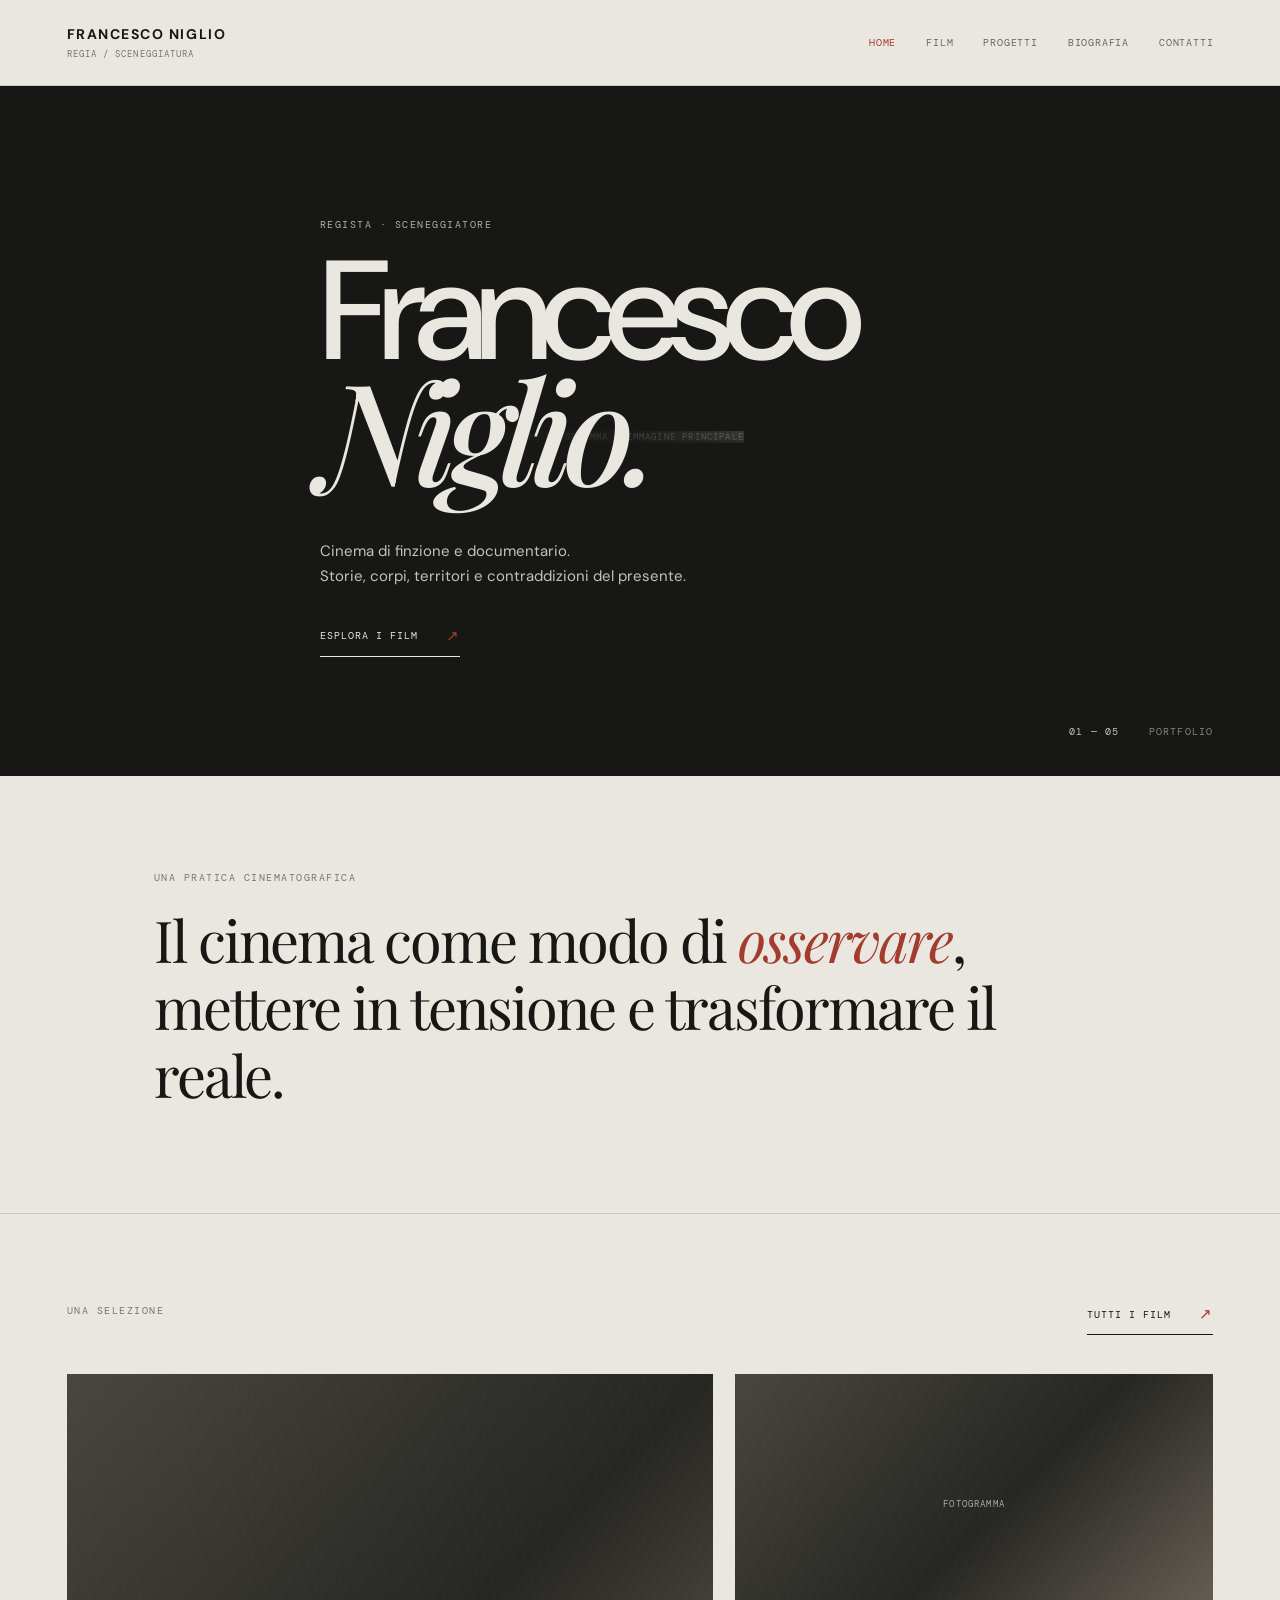
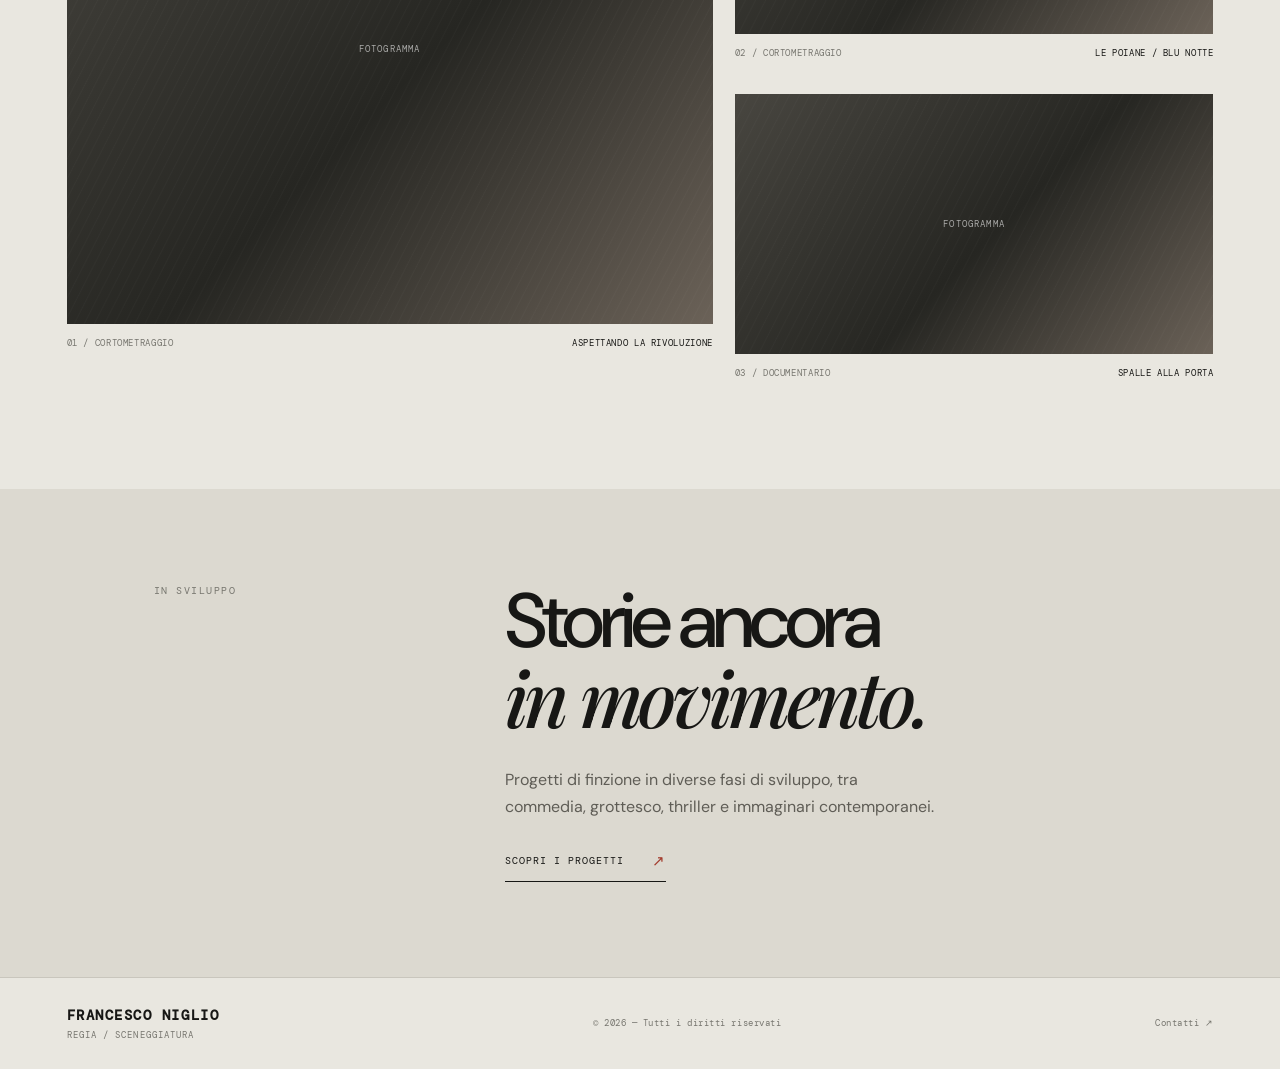
==== index.html @ 1e071d2f "Add files via upload" ====
<!doctype html>
<html lang="it">
<head>
  <meta charset="utf-8">
  <meta name="viewport" content="width=device-width, initial-scale=1">
  <meta name="description" content="Francesco Niglio — regista e sceneggiatore. Film, ricerca e progetti cinematografici.">
  <title>Francesco Niglio — Regista</title>
  <link rel="stylesheet" href="assets/style.css">
  <script defer src="assets/site.js"></script>
</head>
<body>
  <header class="site-header">
    <a class="wordmark" href="index.html">FRANCESCO NIGLIO<span>REGIA / SCENEGGIATURA</span></a>
    <button class="menu-toggle" aria-label="Apri menu" aria-expanded="false">MENU <i></i></button>
    <nav class="main-nav" aria-label="Navigazione principale">
      <a class="active" href="index.html">Home</a><a href="film.html">Film</a><a href="progetti.html">Progetti</a><a href="bio.html">Biografia</a><a href="contatti.html">Contatti</a>
    </nav>
  </header>

  <main>
    <section class="hero home-hero">
      <div class="hero-image image-placeholder" role="img" aria-label="Immagine cinematografica da sostituire">
        <span>INSERIRE FOTOGRAMMA / IMMAGINE PRINCIPALE</span>
      </div>
      <div class="hero-copy">
        <p class="eyebrow">REGISTA · SCENEGGIATORE</p>
        <h1>Francesco<br><em>Niglio.</em></h1>
        <p class="hero-note">Cinema di finzione e documentario.<br>Storie, corpi, territori e contraddizioni del presente.</p>
        <a class="text-link" href="film.html">Esplora i film <span>↗</span></a>
      </div>
      <div class="hero-index">01 — 05 <span>PORTFOLIO</span></div>
    </section>

    <section class="intro-band">
      <p class="eyebrow">UNA PRATICA CINEMATOGRAFICA</p>
      <p class="intro-statement">Il cinema come modo di <em>osservare</em>, mettere in tensione e trasformare il reale.</p>
    </section>

    <section class="section-block">
      <div class="section-heading"><p class="eyebrow">UNA SELEZIONE</p><a class="text-link" href="film.html">Tutti i film <span>↗</span></a></div>
      <div class="featured-grid">
        <a class="film-tile tile-large" href="film.html#aspettando-la-rivoluzione">
          <div class="tile-image image-placeholder"><span>FOTOGRAMMA</span></div>
          <div class="tile-meta"><span>01 / CORTOMETRAGGIO</span><span>ASPETTANDO LA RIVOLUZIONE</span></div>
        </a>
        <a class="film-tile" href="film.html#le-poiane">
          <div class="tile-image image-placeholder"><span>FOTOGRAMMA</span></div>
          <div class="tile-meta"><span>02 / CORTOMETRAGGIO</span><span>LE POIANE / BLU NOTTE</span></div>
        </a>
        <a class="film-tile" href="film.html#spalle-alla-porta">
          <div class="tile-image image-placeholder"><span>FOTOGRAMMA</span></div>
          <div class="tile-meta"><span>03 / DOCUMENTARIO</span><span>SPALLE ALLA PORTA</span></div>
        </a>
      </div>
    </section>

    <section class="statement-section">
      <p class="eyebrow">IN SVILUPPO</p>
      <div><h2>Storie ancora<br><em>in movimento.</em></h2><p>Progetti di finzione in diverse fasi di sviluppo, tra commedia, grottesco, thriller e immaginari contemporanei.</p><a class="text-link" href="progetti.html">Scopri i progetti <span>↗</span></a></div>
    </section>
  </main>

  <footer class="site-footer"><a class="wordmark" href="index.html">FRANCESCO NIGLIO<span>REGIA / SCENEGGIATURA</span></a><span>© <span data-year></span> — Tutti i diritti riservati</span><a href="contatti.html">Contatti ↗</a></footer>
</body>
</html>
---- assets/style.css ----
@import url('https://fonts.googleapis.com/css2?family=DM+Mono:wght@400;500&family=DM+Sans:wght@400;500;600;700&family=Playfair+Display:ital,wght@0,500;0,600;1,500;1,600&display=swap');
:root{--bg:#e9e7e0;--ink:#171715;--muted:#77766f;--line:#c9c6bd;--accent:#a33c2d;--serif:'Playfair Display',Georgia,serif;--sans:'DM Sans',Arial,sans-serif;--mono:'DM Mono',monospace}
*{box-sizing:border-box}html{scroll-behavior:smooth}body{margin:0;background:var(--bg);color:var(--ink);font-family:var(--sans);-webkit-font-smoothing:antialiased}a{color:inherit;text-decoration:none}.site-header{height:86px;padding:0 5.2vw;display:flex;align-items:center;justify-content:space-between;border-bottom:1px solid var(--line);position:relative;z-index:5}.wordmark{font-size:14px;letter-spacing:.11em;font-weight:700;display:flex;flex-direction:column;gap:5px}.wordmark span{font:9px var(--mono);letter-spacing:.12em;color:var(--muted)}.main-nav{display:flex;gap:30px}.main-nav a{font:10px var(--mono);text-transform:uppercase;letter-spacing:.08em;color:#68675f;transition:color .2s}.main-nav a:hover,.main-nav a.active{color:var(--accent)}.menu-toggle{display:none;background:none;border:0;font:10px var(--mono);letter-spacing:.1em}.hero{min-height:690px;position:relative;padding:7vw 5.2vw 6vw;display:flex;align-items:center;overflow:hidden}.home-hero{background:#171715;color:#e9e7e0}.hero-image{position:absolute;inset:0 0 0 37%;opacity:.48}.hero-image:after{content:"";position:absolute;inset:0;background:linear-gradient(90deg,#171715 0%,rgba(23,23,21,.5) 48%,rgba(23,23,21,.1) 100%),linear-gradient(0deg,rgba(23,23,21,.6),transparent 40%)}.hero-copy{position:relative;z-index:1;max-width:720px}.eyebrow{font:10px var(--mono);letter-spacing:.15em;text-transform:uppercase;color:var(--muted);margin:0 0 22px}.home-hero .eyebrow{color:#b3b0a7}.hero h1{font-size:clamp(76px,11vw,164px);line-height:.83;letter-spacing:-.075em;font-weight:500;margin:0 0 42px}.hero h1 em,.statement-section h2 em{font-family:var(--serif);font-weight:500}.hero-note{font-size:15px;line-height:1.65;color:#c5c2b9;margin:0 0 35px}.text-link{display:inline-flex;gap:28px;align-items:center;font:10px var(--mono);letter-spacing:.1em;text-transform:uppercase;border-bottom:1px solid currentColor;padding:0 0 10px}.text-link span{font-size:15px;color:var(--accent)}.hero-index{position:absolute;right:5.2vw;bottom:38px;font:10px var(--mono);letter-spacing:.12em;color:#c5c2b9}.hero-index span{margin-left:22px;color:#85837b}.image-placeholder{background:linear-gradient(135deg,#484640,#262622 54%,#6b6258);position:relative;overflow:hidden;display:flex;align-items:center;justify-content:center;color:rgba(255,255,255,.6);font:9px var(--mono);letter-spacing:.13em;text-align:center}.image-placeholder:before{content:"";position:absolute;inset:0;background:repeating-linear-gradient(117deg,transparent 0 3px,rgba(255,255,255,.025) 4px,transparent 5px 9px);mix-blend-mode:screen}.image-placeholder span{position:relative}.intro-band{padding:95px 12vw 105px;border-bottom:1px solid var(--line)}.intro-statement{font:clamp(30px,4.5vw,62px)/1.17 var(--serif);max-width:950px;margin:0;letter-spacing:-.035em}.intro-statement em{color:var(--accent)}.section-block{padding:90px 5.2vw 110px}.section-heading{display:flex;justify-content:space-between;align-items:start;margin-bottom:35px}.featured-grid{display:grid;grid-template-columns:1.35fr 1fr;gap:35px 22px}.film-tile{display:block}.tile-large{grid-row:span 2}.tile-image{height:260px;transition:filter .3s}.tile-large .tile-image{height:550px}.film-tile:hover .tile-image{filter:brightness(1.2)}.tile-meta{display:flex;justify-content:space-between;gap:15px;padding-top:13px;font:9px var(--mono);letter-spacing:.07em}.tile-meta span:first-child{color:var(--muted)}.statement-section{background:#dcd9d0;padding:95px 12vw;display:grid;grid-template-columns:1fr 2fr;gap:40px}.statement-section h2{font-size:clamp(44px,6vw,78px);line-height:.98;font-weight:500;letter-spacing:-.06em;margin:0 0 25px}.statement-section p:not(.eyebrow){max-width:430px;line-height:1.7;color:#5f5d56;margin-bottom:28px}.site-footer{padding:28px 5.2vw;display:flex;align-items:center;justify-content:space-between;gap:20px;border-top:1px solid var(--line);font:9px var(--mono);letter-spacing:.06em;color:var(--muted)}.site-footer .wordmark{color:var(--ink)}.inner-page{padding:85px 10.5vw 120px;min-height:75vh}.page-top{max-width:800px;margin-bottom:75px}.page-top h1{font-size:clamp(65px,10vw,130px);line-height:.9;letter-spacing:-.075em;font-weight:500;margin:0 0 28px}.period{color:var(--accent)}.page-lead{font:21px/1.5 var(--serif);color:#5e5c55;max-width:620px}.film-list{display:flex;flex-direction:column;gap:75px}.film-entry{display:grid;grid-template-columns:1.05fr 1fr;gap:45px;align-items:center;scroll-margin-top:30px}.entry-image{height:350px}.entry-copy h2,.project-card h2{font:clamp(30px,3.5vw,46px)/1.05 var(--serif);font-weight:500;letter-spacing:-.035em;margin:0 0 17px}.entry-copy>p:not(.eyebrow):not(.asset-note),.project-card>p:not(.eyebrow){line-height:1.7;color:#5f5d56;font-size:14px}.credits{display:flex;gap:25px;border-top:1px solid var(--line);padding-top:13px;margin-top:25px;font:9px var(--mono);letter-spacing:.08em}.credits span:first-child{color:var(--muted)}.asset-note{font:10px/1.6 var(--mono);color:#8a6258;margin-top:22px}.project-grid{display:grid;grid-template-columns:1fr 1fr;gap:65px 30px}.project-image{height:270px;margin-bottom:22px}.project-card h2{margin-bottom:15px}.status{display:inline-block;margin-top:18px;padding:7px 10px;border:1px solid #aaa69c;font:9px var(--mono);letter-spacing:.1em;color:#6f6b62}.disclaimer{margin-top:65px;color:var(--muted);font:10px/1.6 var(--mono)}.bio-layout{display:grid;grid-template-columns:.8fr 1.2fr;gap:70px;align-items:start}.bio-photo{height:510px}.bio-text{max-width:620px}.bio-text p{font-size:14px;line-height:1.85;color:#55534d;margin:0 0 22px}.bio-text .bio-lead{font:32px/1.25 var(--serif);color:var(--ink);margin-bottom:32px}.contact-page{min-height:76vh}.contact-block{padding:45px 0 70px;border-top:1px solid var(--line);border-bottom:1px solid var(--line)}.contact-email{font-size:clamp(25px,5vw,64px);letter-spacing:-.055em;display:flex;justify-content:space-between;max-width:850px}.contact-email span{font-size:25px;color:var(--accent)}.social-links{display:flex;gap:35px;padding-top:28px;font:10px var(--mono);letter-spacing:.08em}.social-links span{color:var(--muted);margin-right:auto}
@media(max-width:760px){.site-header{height:72px;padding:0 6vw}.menu-toggle{display:block;color:var(--ink)}.menu-toggle i{display:inline-block;width:17px;height:1px;background:var(--ink);margin-left:8px;vertical-align:middle}.main-nav{display:none;position:absolute;top:71px;left:0;right:0;background:var(--bg);padding:25px 6vw 30px;border-bottom:1px solid var(--line);flex-direction:column;gap:22px}.main-nav.open{display:flex}.hero{min-height:650px;padding:90px 7vw}.hero-image{inset:0;opacity:.42}.hero h1{font-size:clamp(76px,18vw,120px)}.hero-index{right:7vw}.intro-band{padding:70px 7vw}.section-block{padding:70px 7vw}.featured-grid{grid-template-columns:1fr;gap:28px}.tile-large{grid-row:auto}.tile-image,.tile-large .tile-image{height:310px}.statement-section{padding:70px 7vw;grid-template-columns:1fr;gap:20px}.site-footer{padding:25px 7vw;align-items:flex-start;flex-direction:column}.inner-page{padding:65px 7vw 85px}.page-top{margin-bottom:50px}.film-entry{grid-template-columns:1fr;gap:25px}.entry-image{height:280px}.project-grid{grid-template-columns:1fr;gap:50px}.project-image{height:250px}.bio-layout{grid-template-columns:1fr;gap:35px}.bio-photo{height:380px;max-width:100%}.social-links{flex-wrap:wrap;gap:18px}.social-links span{width:100%}}
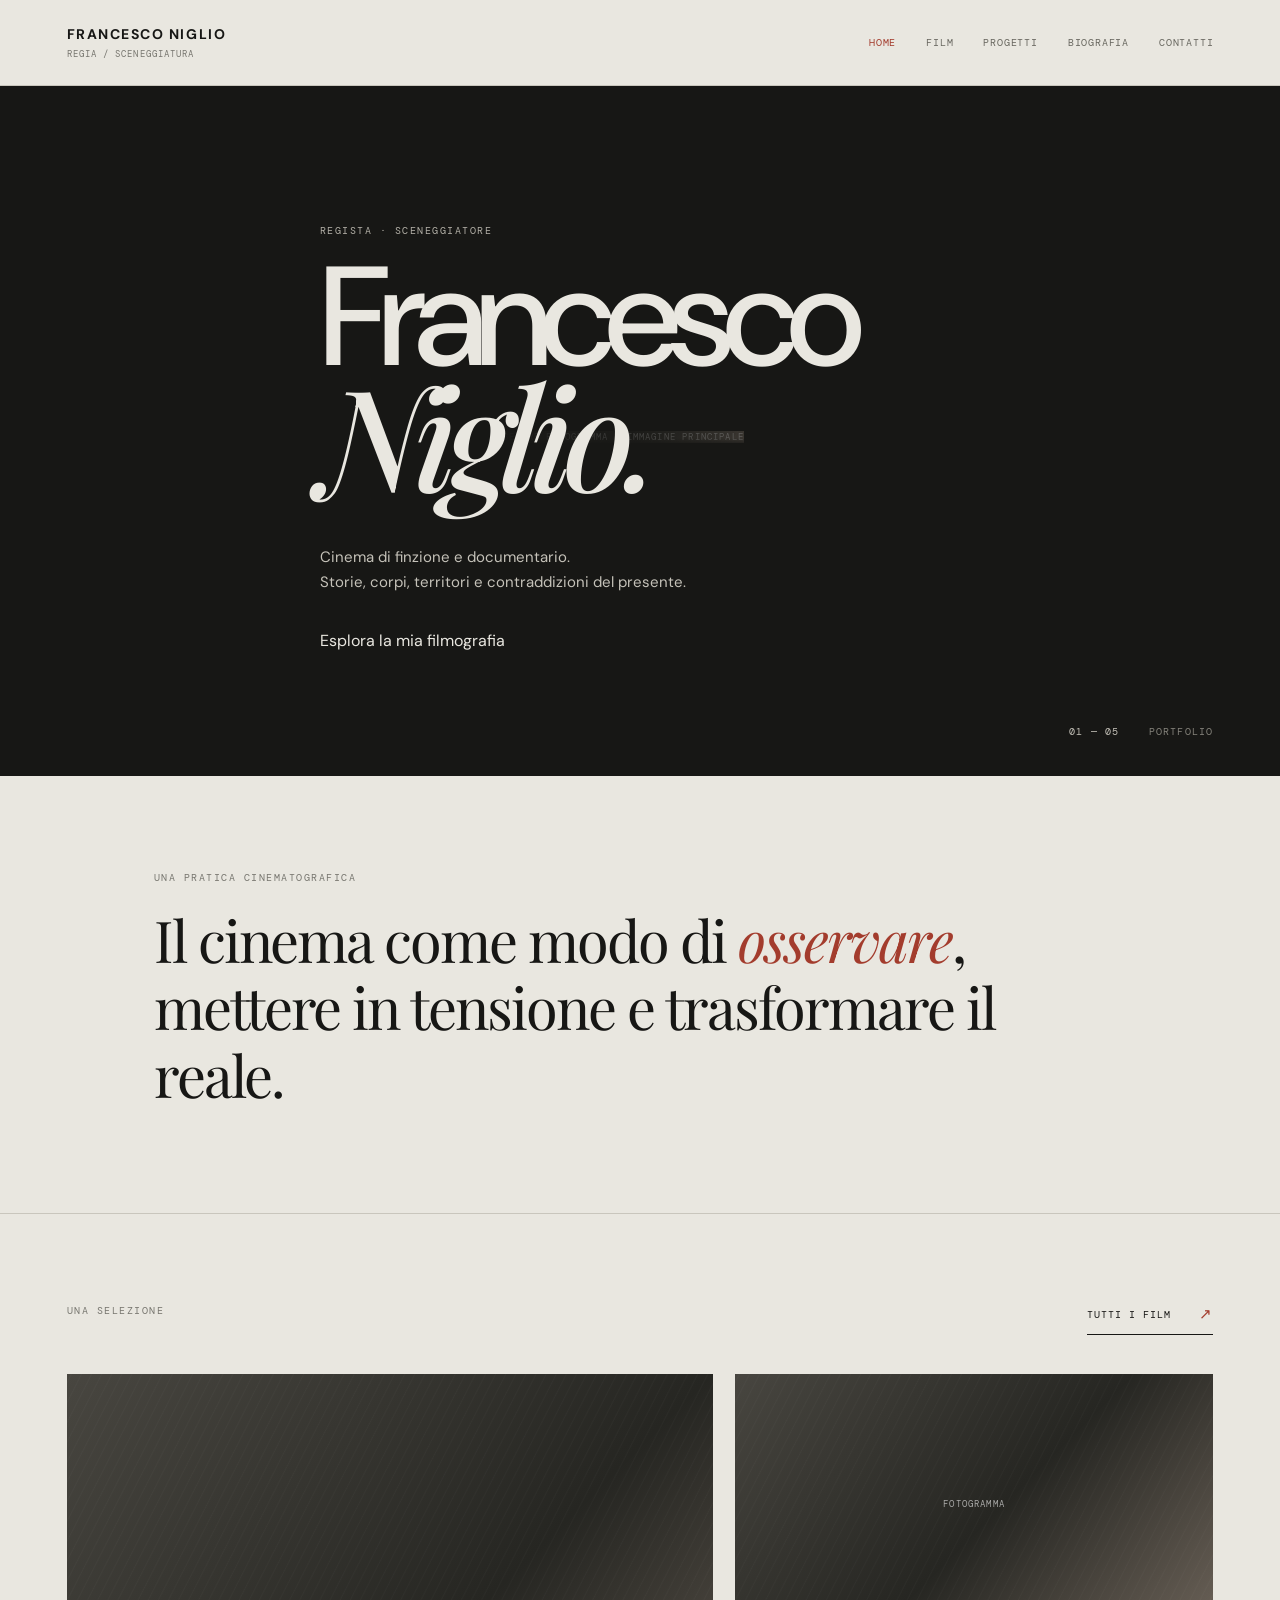
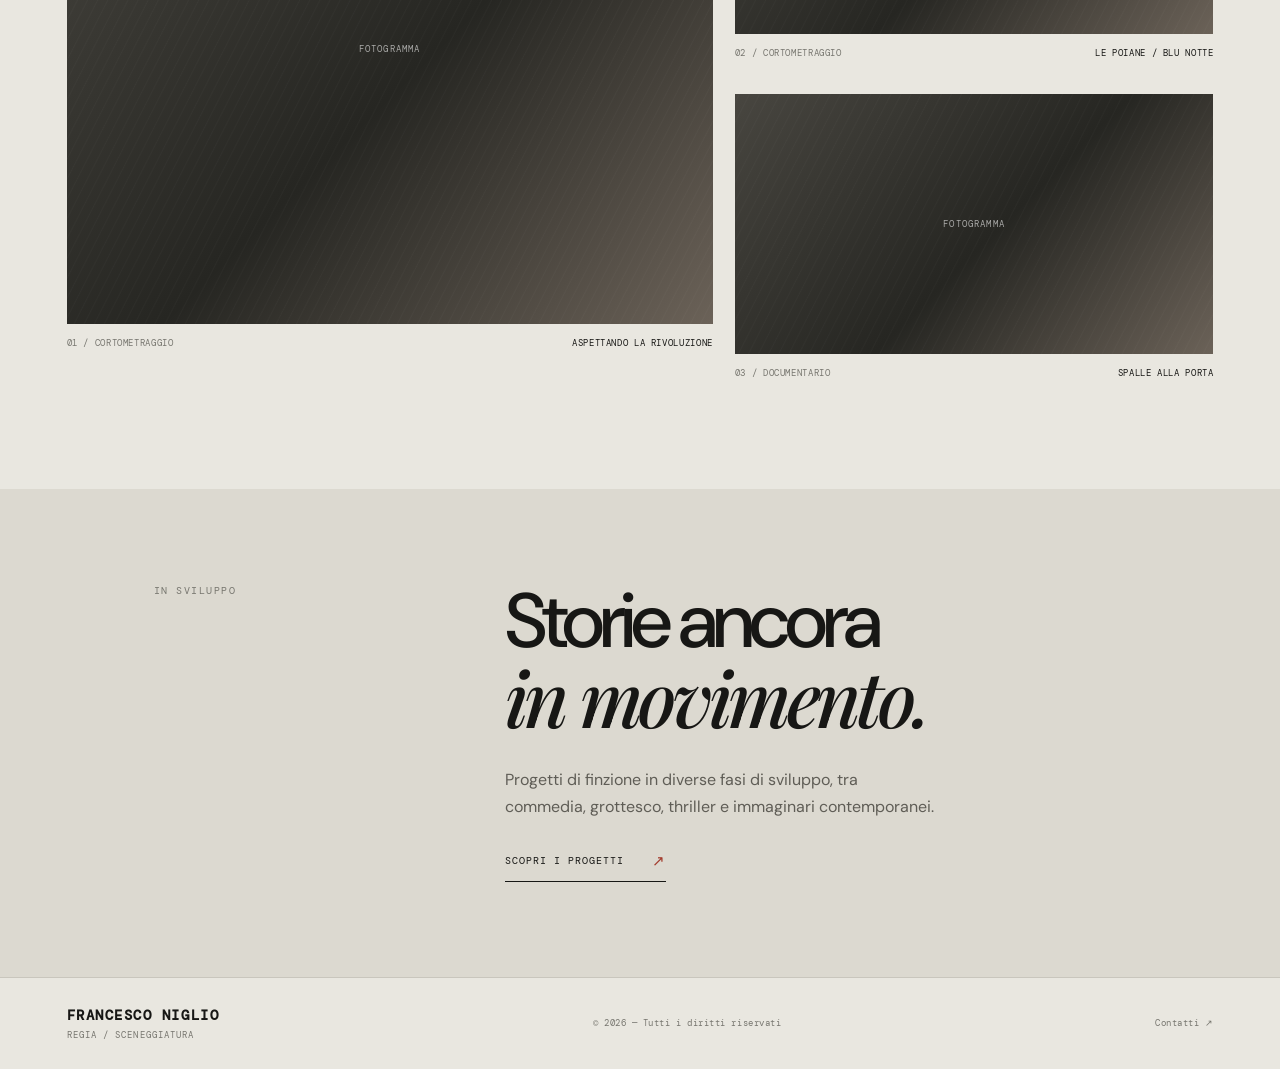
==== commit 62967ec6: "Update index.html" ====
--- a/index.html
+++ b/index.html
@@ -26,8 +26,7 @@
         <p class="eyebrow">REGISTA · SCENEGGIATORE</p>
         <h1>Francesco<br><em>Niglio.</em></h1>
         <p class="hero-note">Cinema di finzione e documentario.<br>Storie, corpi, territori e contraddizioni del presente.</p>
-        <a class="text-link" href="film.html">Esplora i film <span>↗</span></a>
-      </div>
+<a href="filmografia.html" class="button">Esplora la mia filmografia</a>      </div>
       <div class="hero-index">01 — 05 <span>PORTFOLIO</span></div>
     </section>
 
@@ -62,4 +61,4 @@
 
   <footer class="site-footer"><a class="wordmark" href="index.html">FRANCESCO NIGLIO<span>REGIA / SCENEGGIATURA</span></a><span>© <span data-year></span> — Tutti i diritti riservati</span><a href="contatti.html">Contatti ↗</a></footer>
 </body>
-</html>+</html>
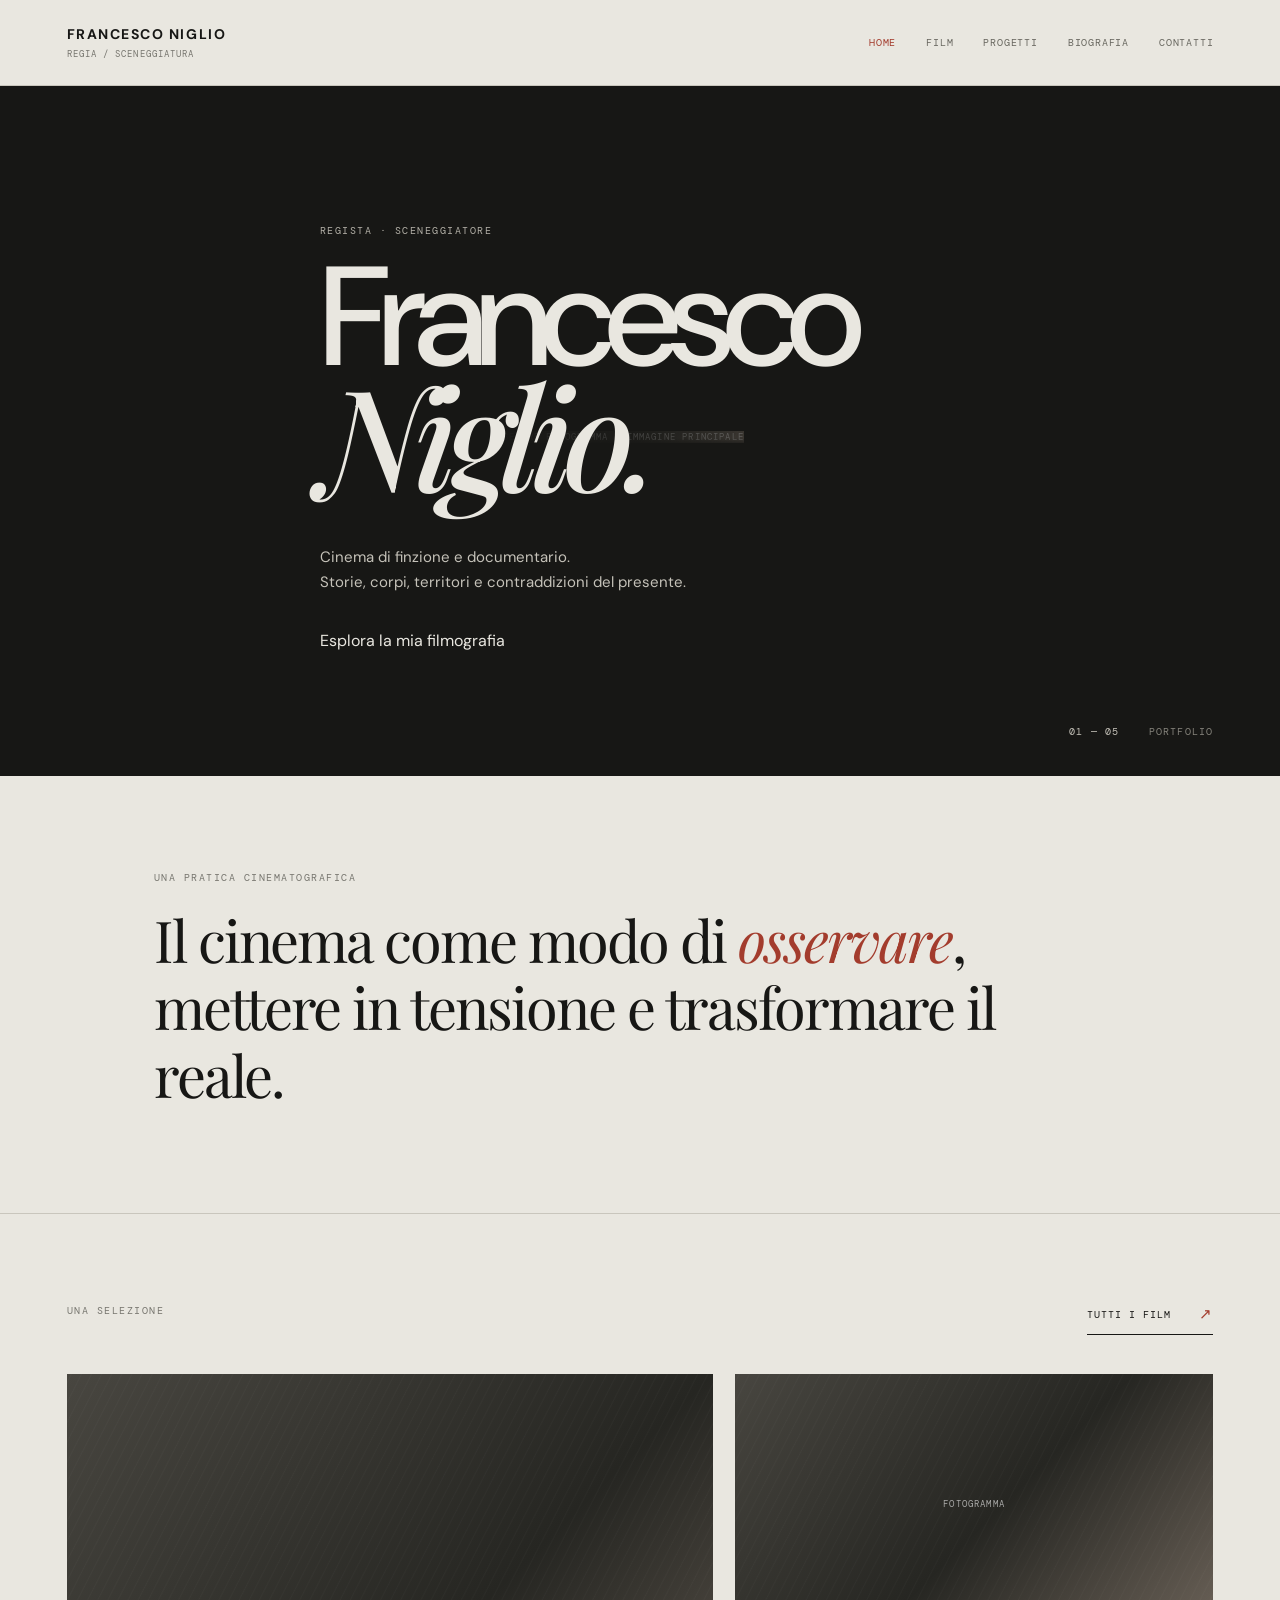
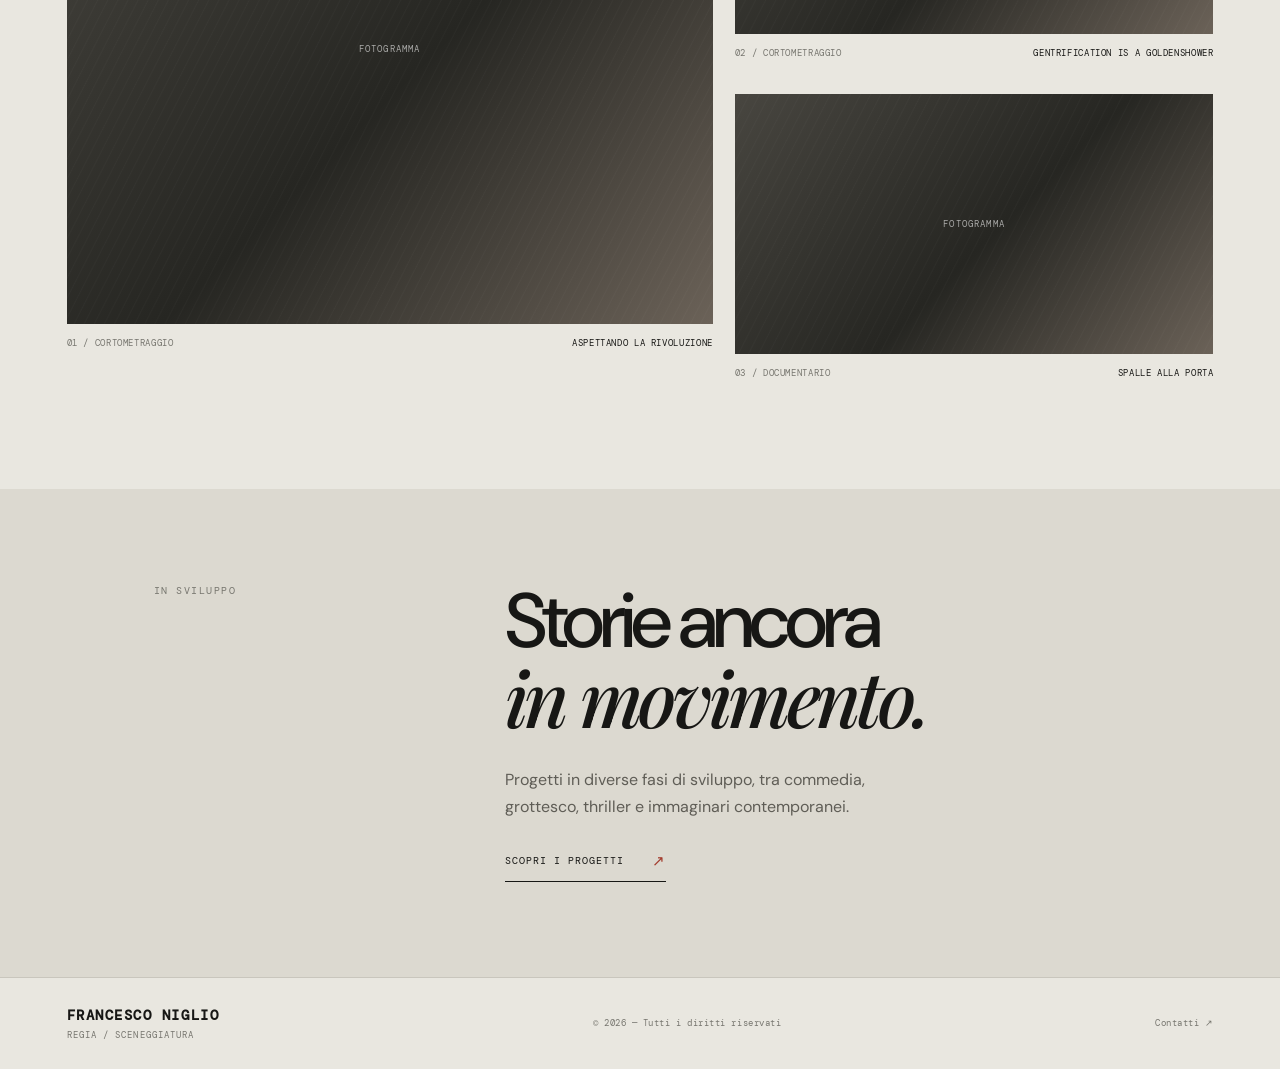
==== commit f0364664: "Update index.html" ====
--- a/index.html
+++ b/index.html
@@ -44,7 +44,7 @@
         </a>
         <a class="film-tile" href="film.html#le-poiane">
           <div class="tile-image image-placeholder"><span>FOTOGRAMMA</span></div>
-          <div class="tile-meta"><span>02 / CORTOMETRAGGIO</span><span>LE POIANE / BLU NOTTE</span></div>
+          <div class="tile-meta"><span>02 / CORTOMETRAGGIO</span><span>GENTRIFICATION IS A GOLDENSHOWER</span></div>
         </a>
         <a class="film-tile" href="film.html#spalle-alla-porta">
           <div class="tile-image image-placeholder"><span>FOTOGRAMMA</span></div>
@@ -55,7 +55,7 @@
 
     <section class="statement-section">
       <p class="eyebrow">IN SVILUPPO</p>
-      <div><h2>Storie ancora<br><em>in movimento.</em></h2><p>Progetti di finzione in diverse fasi di sviluppo, tra commedia, grottesco, thriller e immaginari contemporanei.</p><a class="text-link" href="progetti.html">Scopri i progetti <span>↗</span></a></div>
+      <div><h2>Storie ancora<br><em>in movimento.</em></h2><p>Progetti in diverse fasi di sviluppo, tra commedia, grottesco, thriller e immaginari contemporanei.</p><a class="text-link" href="progetti.html">Scopri i progetti <span>↗</span></a></div>
     </section>
   </main>
 
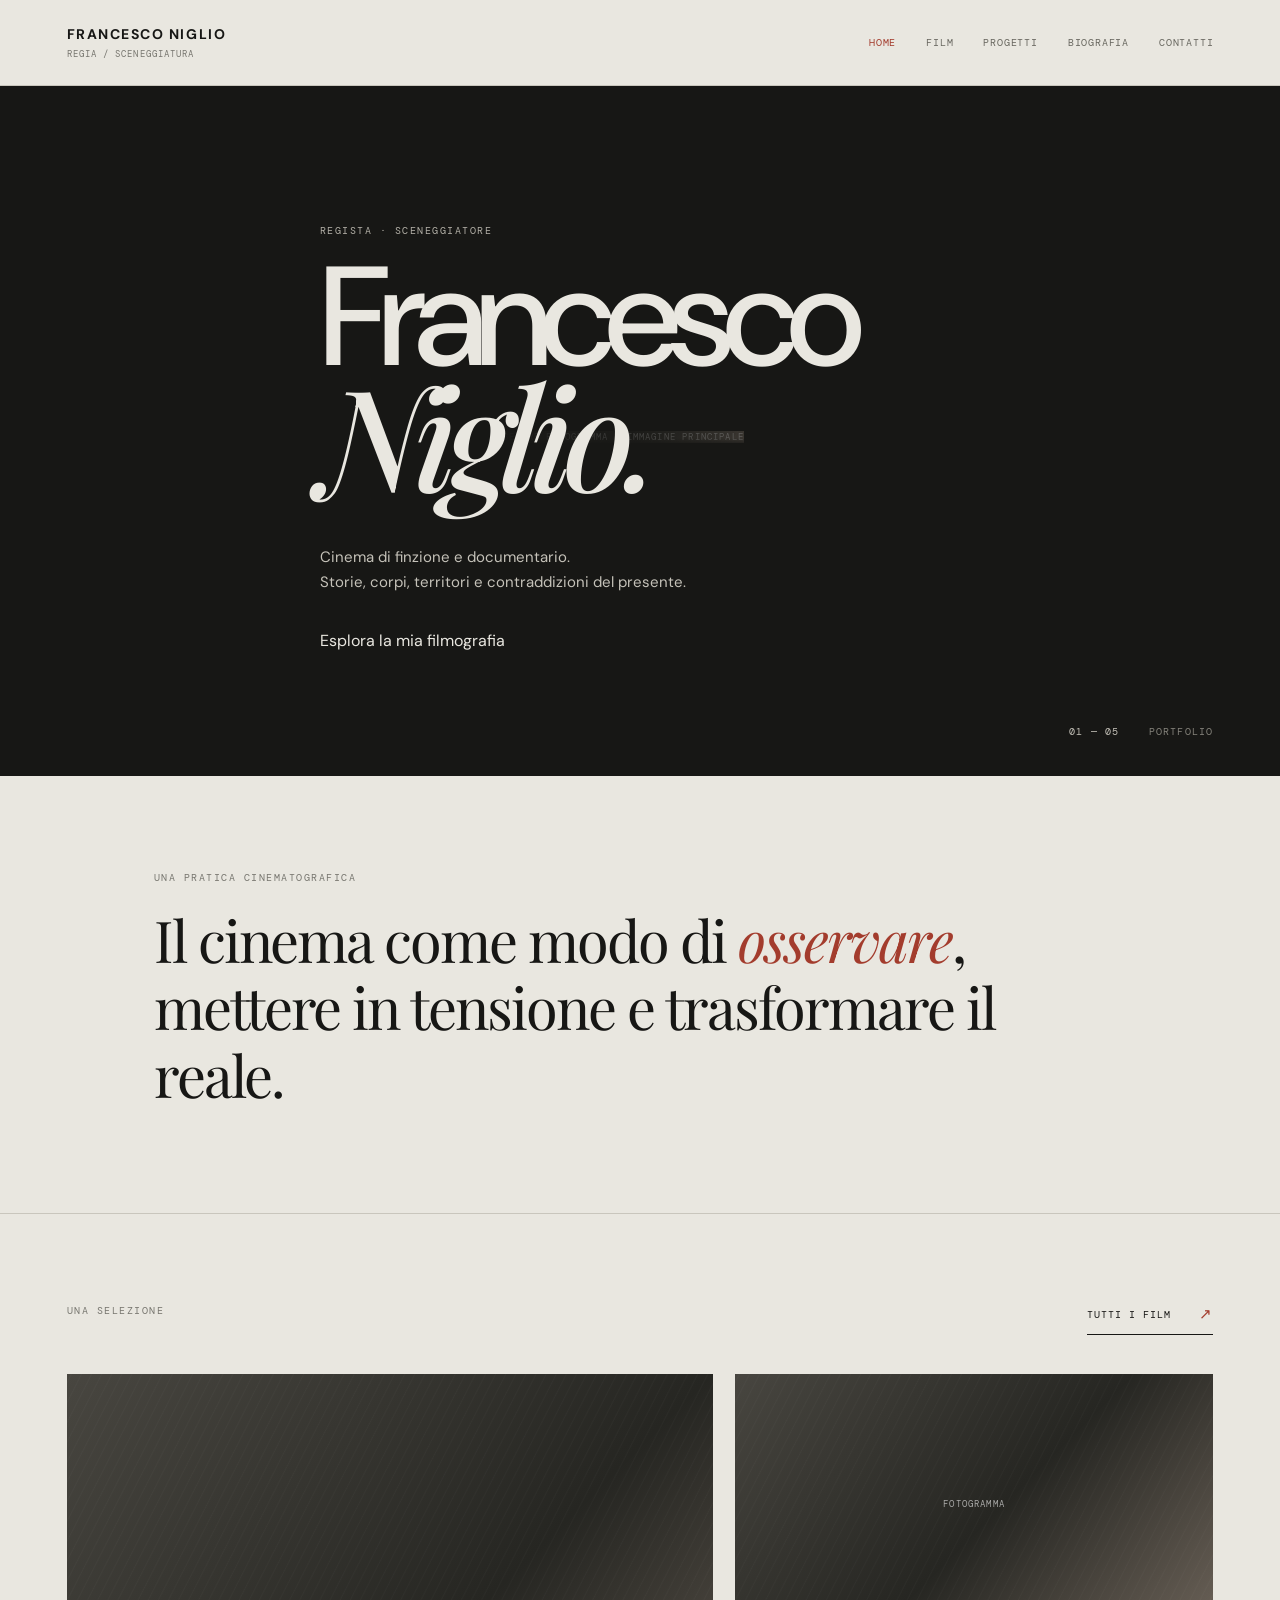
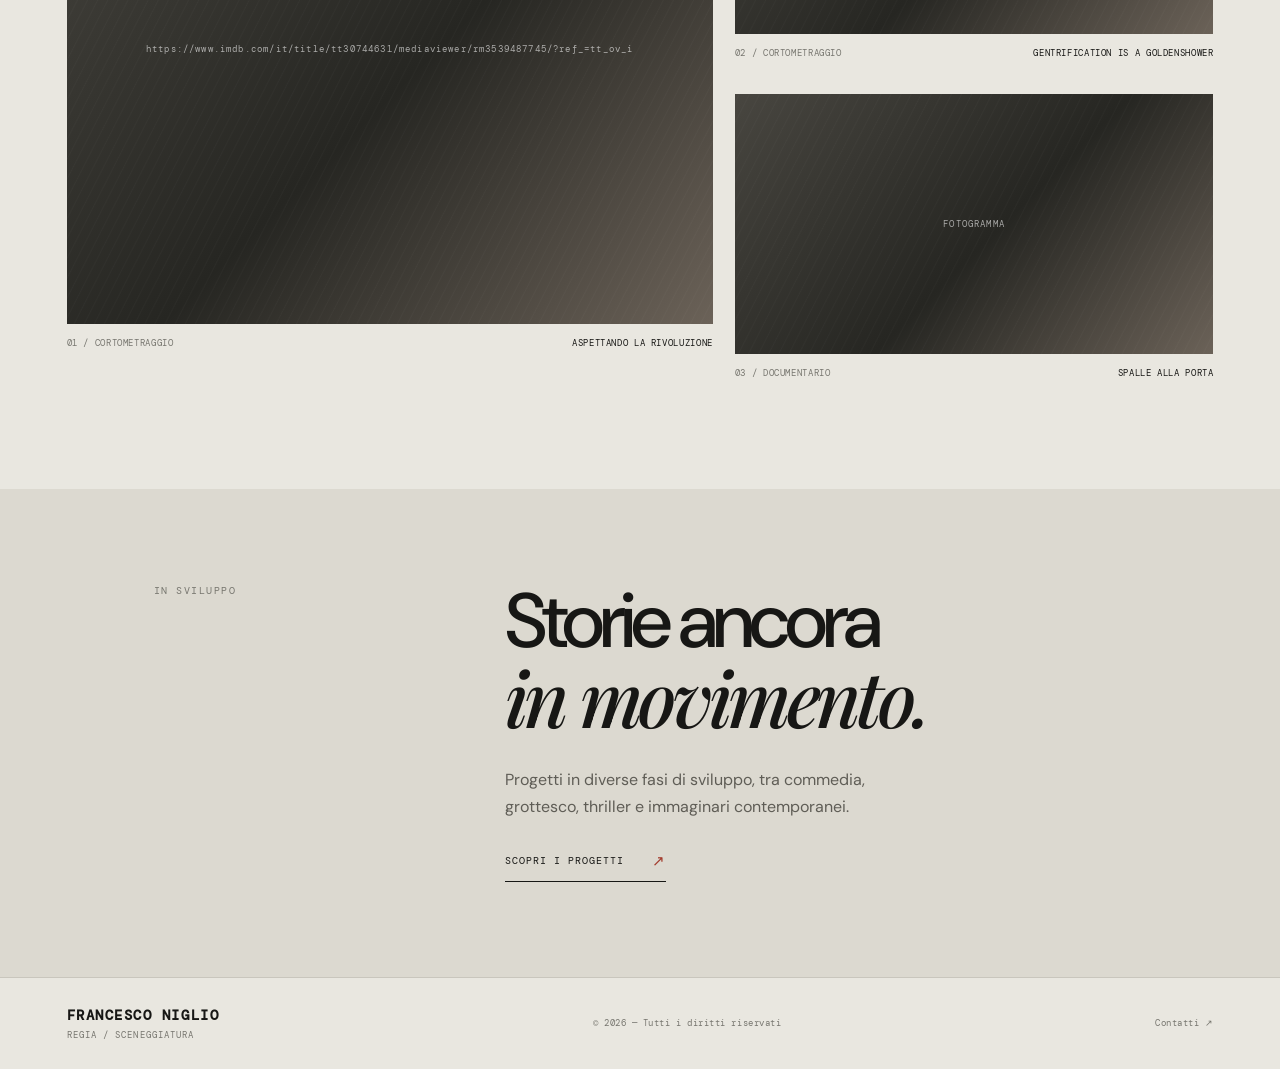
==== commit 196667d7: "Update index.html" ====
--- a/index.html
+++ b/index.html
@@ -39,7 +39,7 @@
       <div class="section-heading"><p class="eyebrow">UNA SELEZIONE</p><a class="text-link" href="film.html">Tutti i film <span>↗</span></a></div>
       <div class="featured-grid">
         <a class="film-tile tile-large" href="film.html#aspettando-la-rivoluzione">
-          <div class="tile-image image-placeholder"><span>FOTOGRAMMA</span></div>
+          <div class="tile-image image-placeholder"><span>https://www.imdb.com/it/title/tt30744631/mediaviewer/rm3539487745/?ref_=tt_ov_i</span></div>
           <div class="tile-meta"><span>01 / CORTOMETRAGGIO</span><span>ASPETTANDO LA RIVOLUZIONE</span></div>
         </a>
         <a class="film-tile" href="film.html#le-poiane">
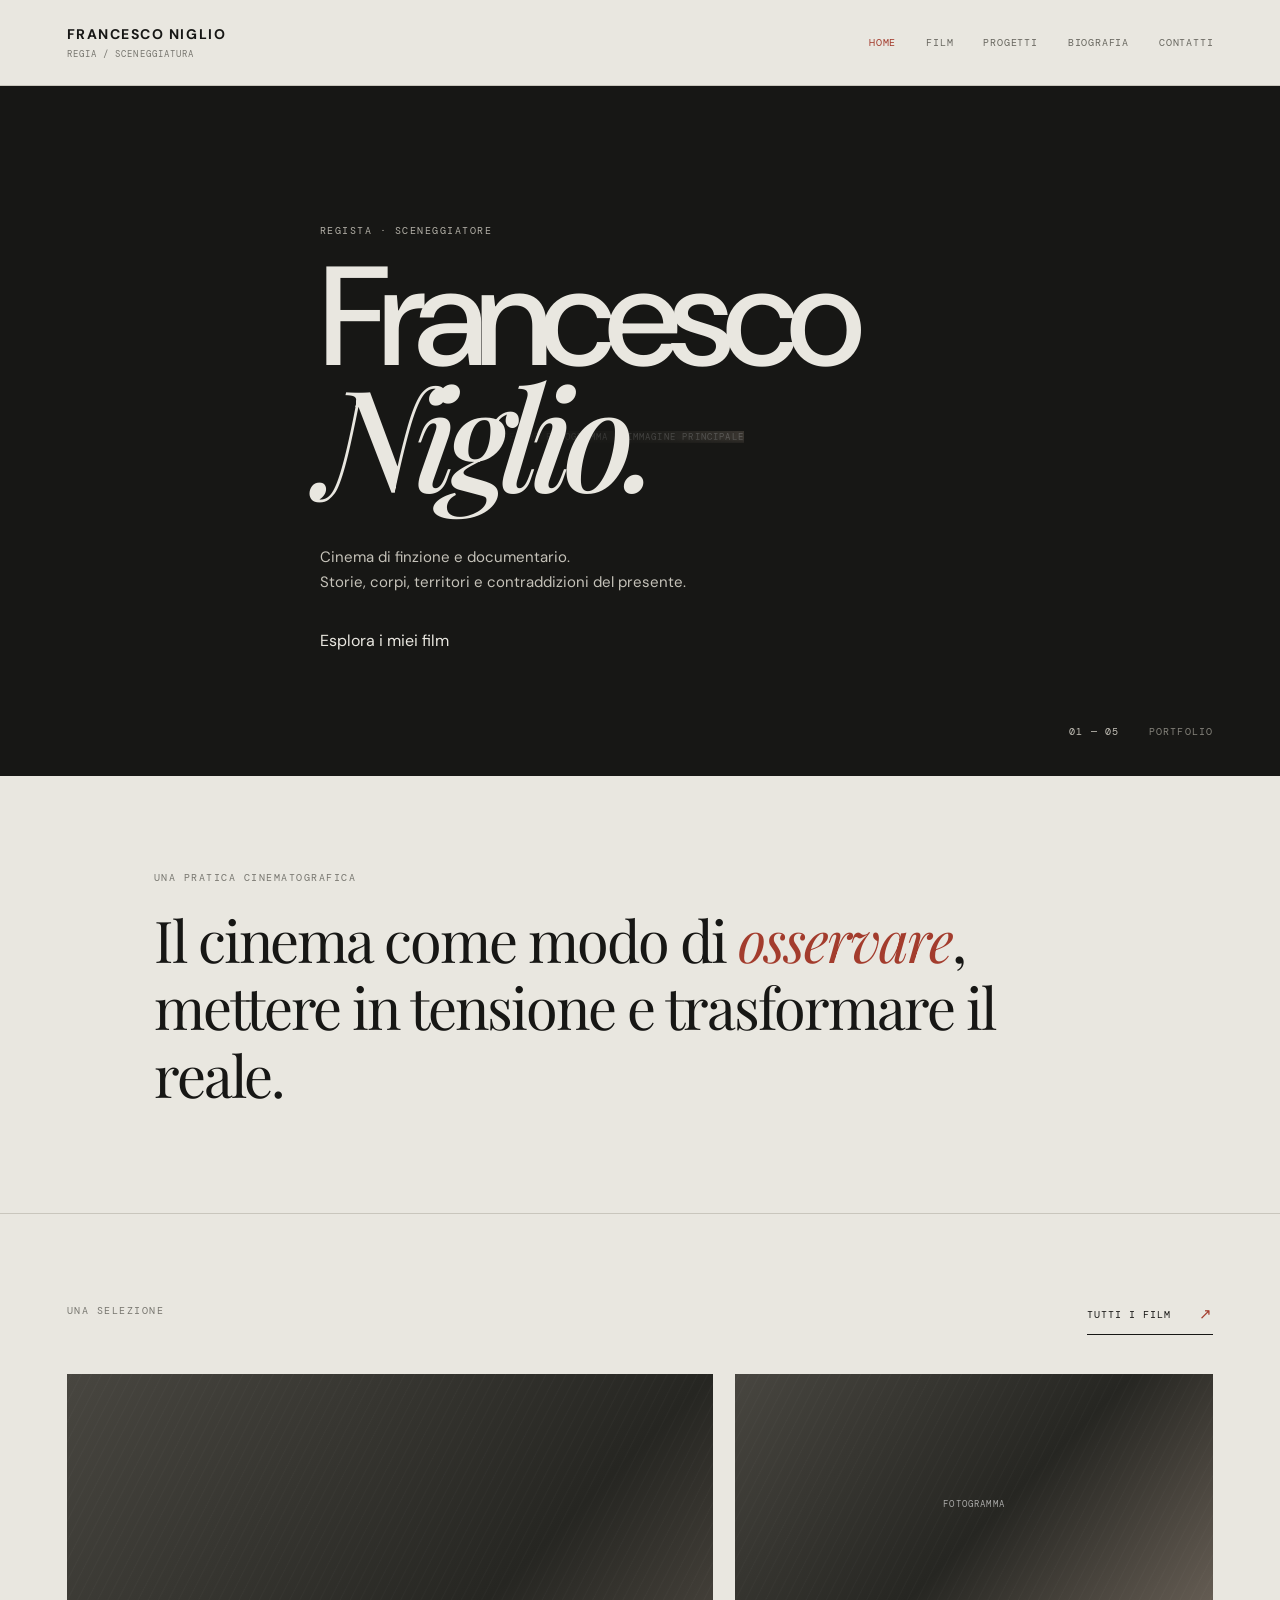
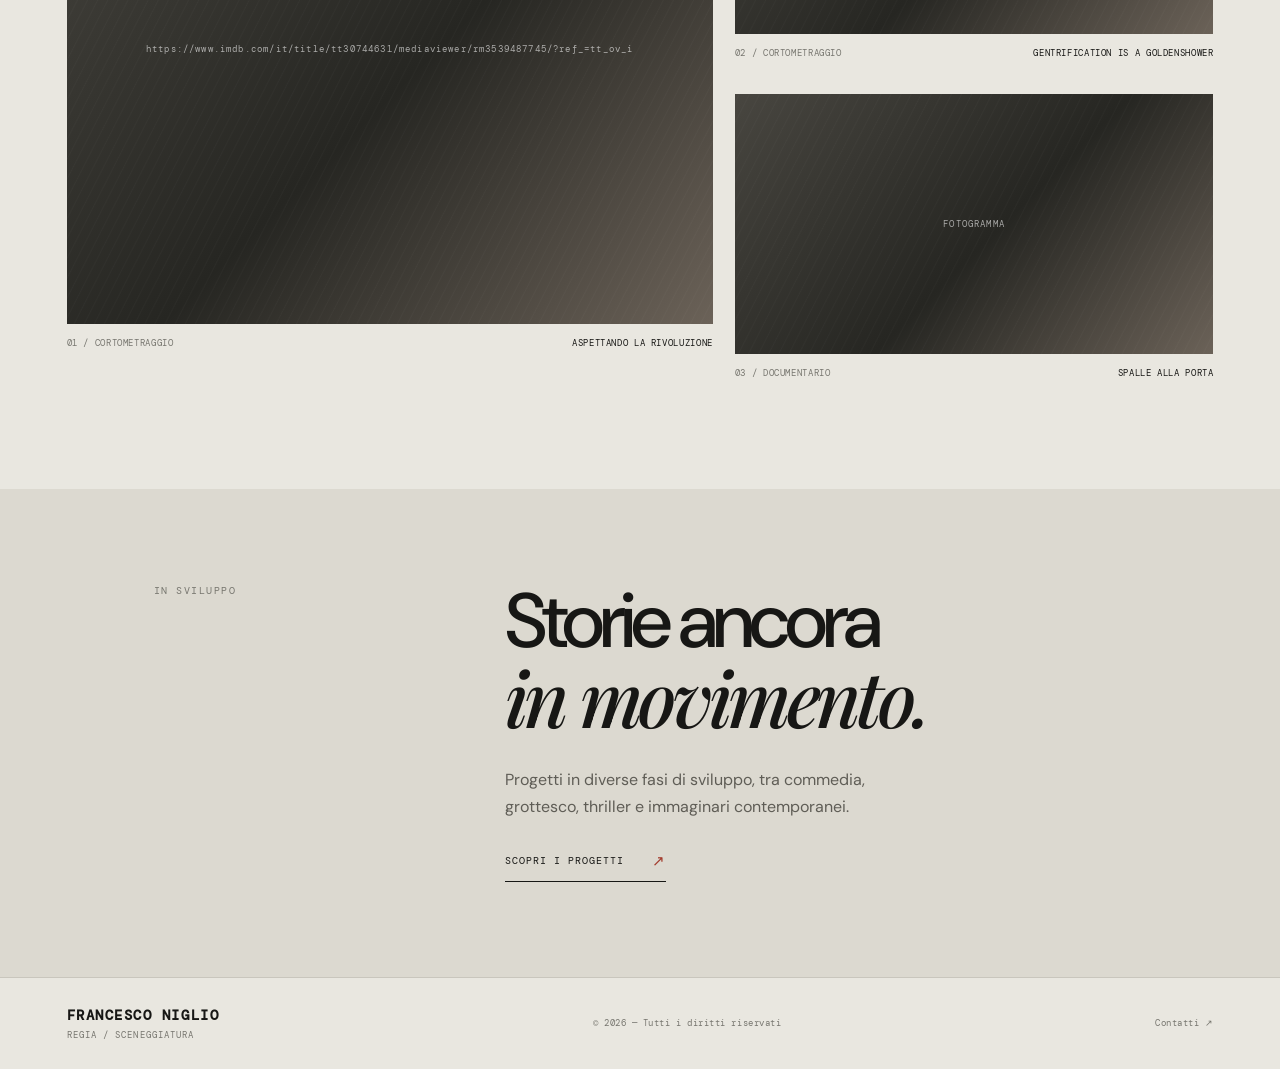
==== commit de771328: "Update index.html" ====
--- a/index.html
+++ b/index.html
@@ -26,7 +26,7 @@
         <p class="eyebrow">REGISTA · SCENEGGIATORE</p>
         <h1>Francesco<br><em>Niglio.</em></h1>
         <p class="hero-note">Cinema di finzione e documentario.<br>Storie, corpi, territori e contraddizioni del presente.</p>
-<a href="filmografia.html" class="button">Esplora la mia filmografia</a>      </div>
+<a href="filmografia.html" class="button">Esplora i miei film</a>      </div>
       <div class="hero-index">01 — 05 <span>PORTFOLIO</span></div>
     </section>
 
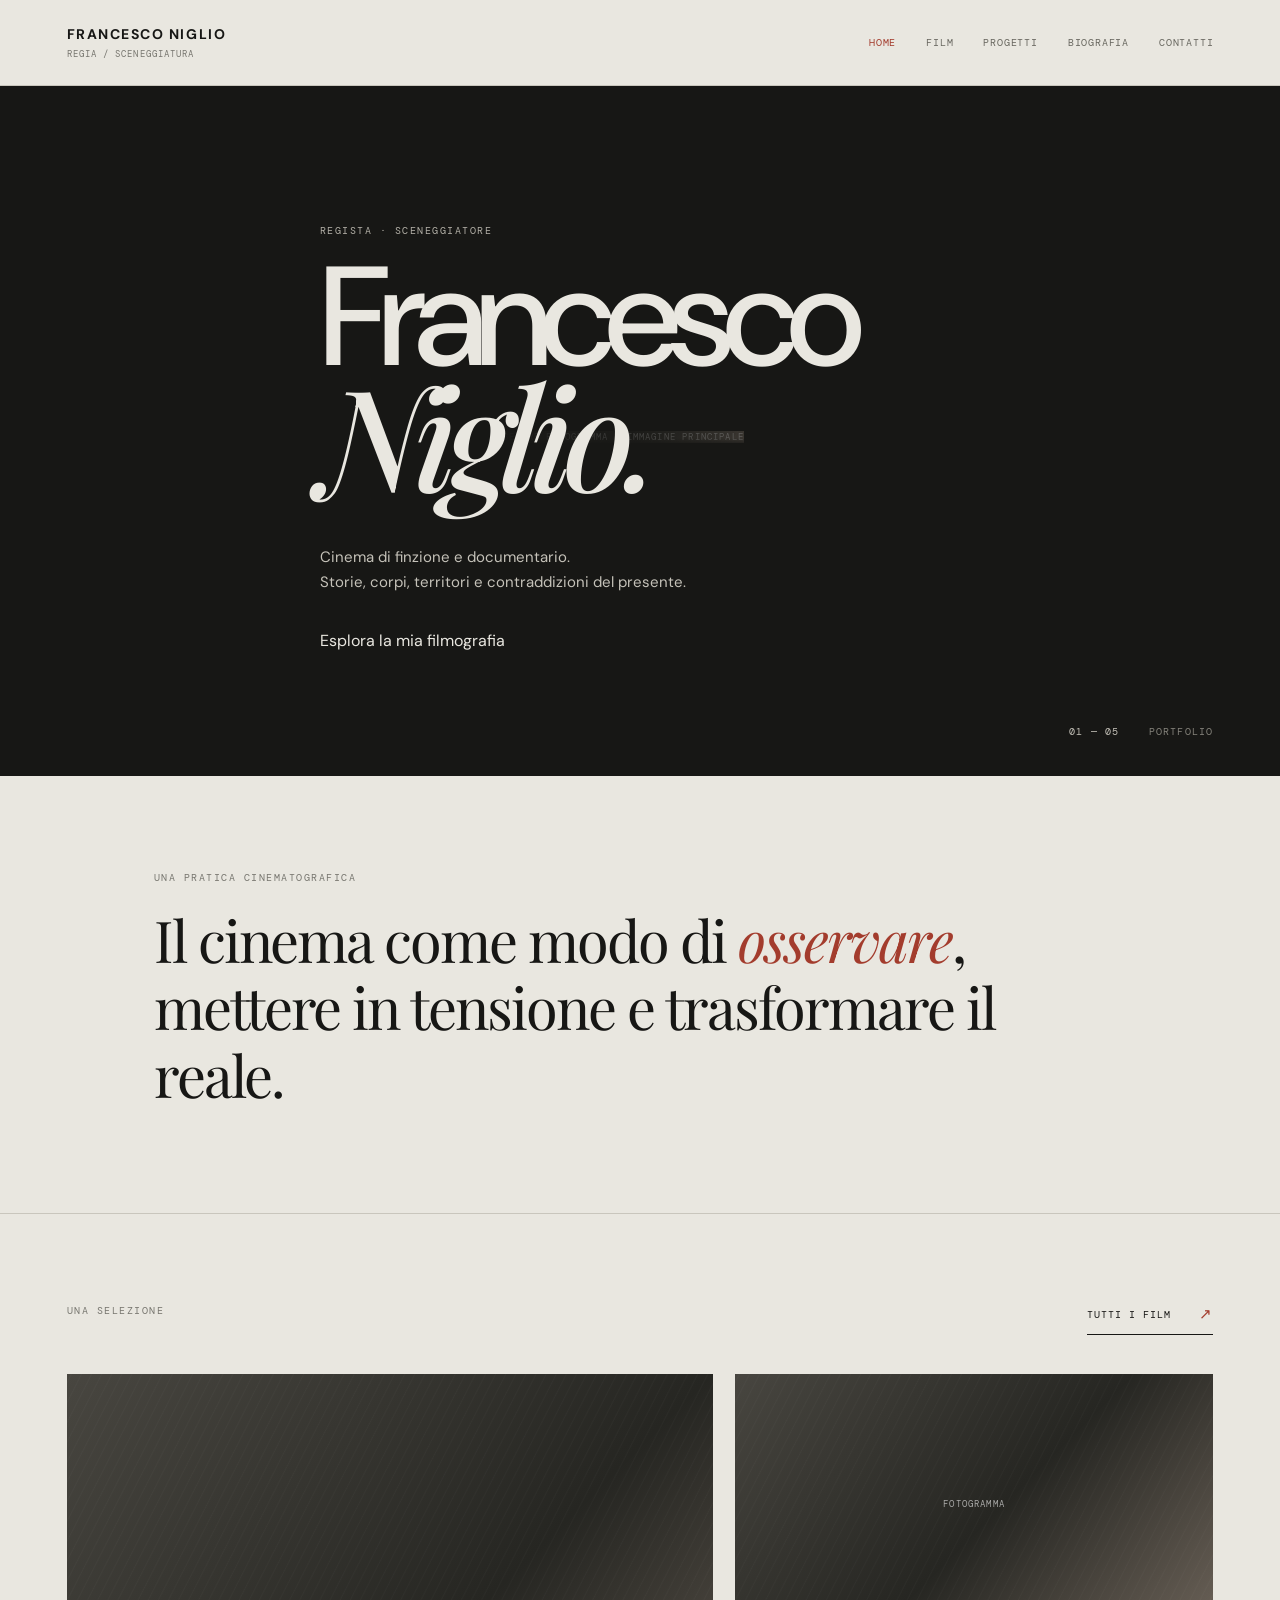
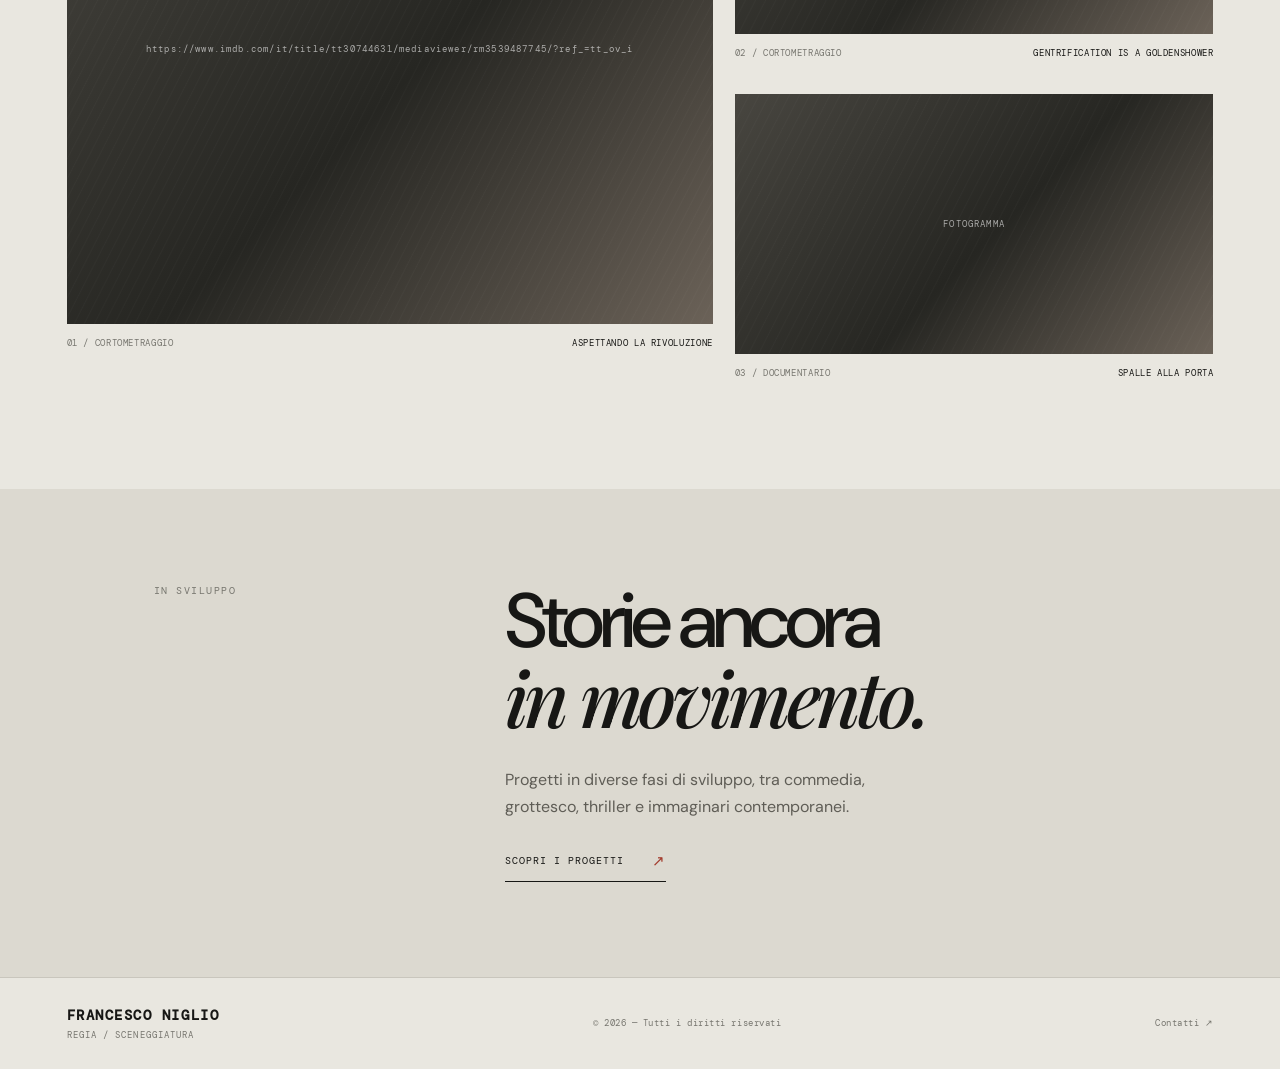
==== commit 8d7a38a9: "Update index.html" ====
--- a/index.html
+++ b/index.html
@@ -26,7 +26,7 @@
         <p class="eyebrow">REGISTA · SCENEGGIATORE</p>
         <h1>Francesco<br><em>Niglio.</em></h1>
         <p class="hero-note">Cinema di finzione e documentario.<br>Storie, corpi, territori e contraddizioni del presente.</p>
-<a href="filmografia.html" class="button">Esplora i miei film</a>      </div>
+<a href="filmo.html" class="button">Esplora la mia filmografia</a>      </div>
       <div class="hero-index">01 — 05 <span>PORTFOLIO</span></div>
     </section>
 
